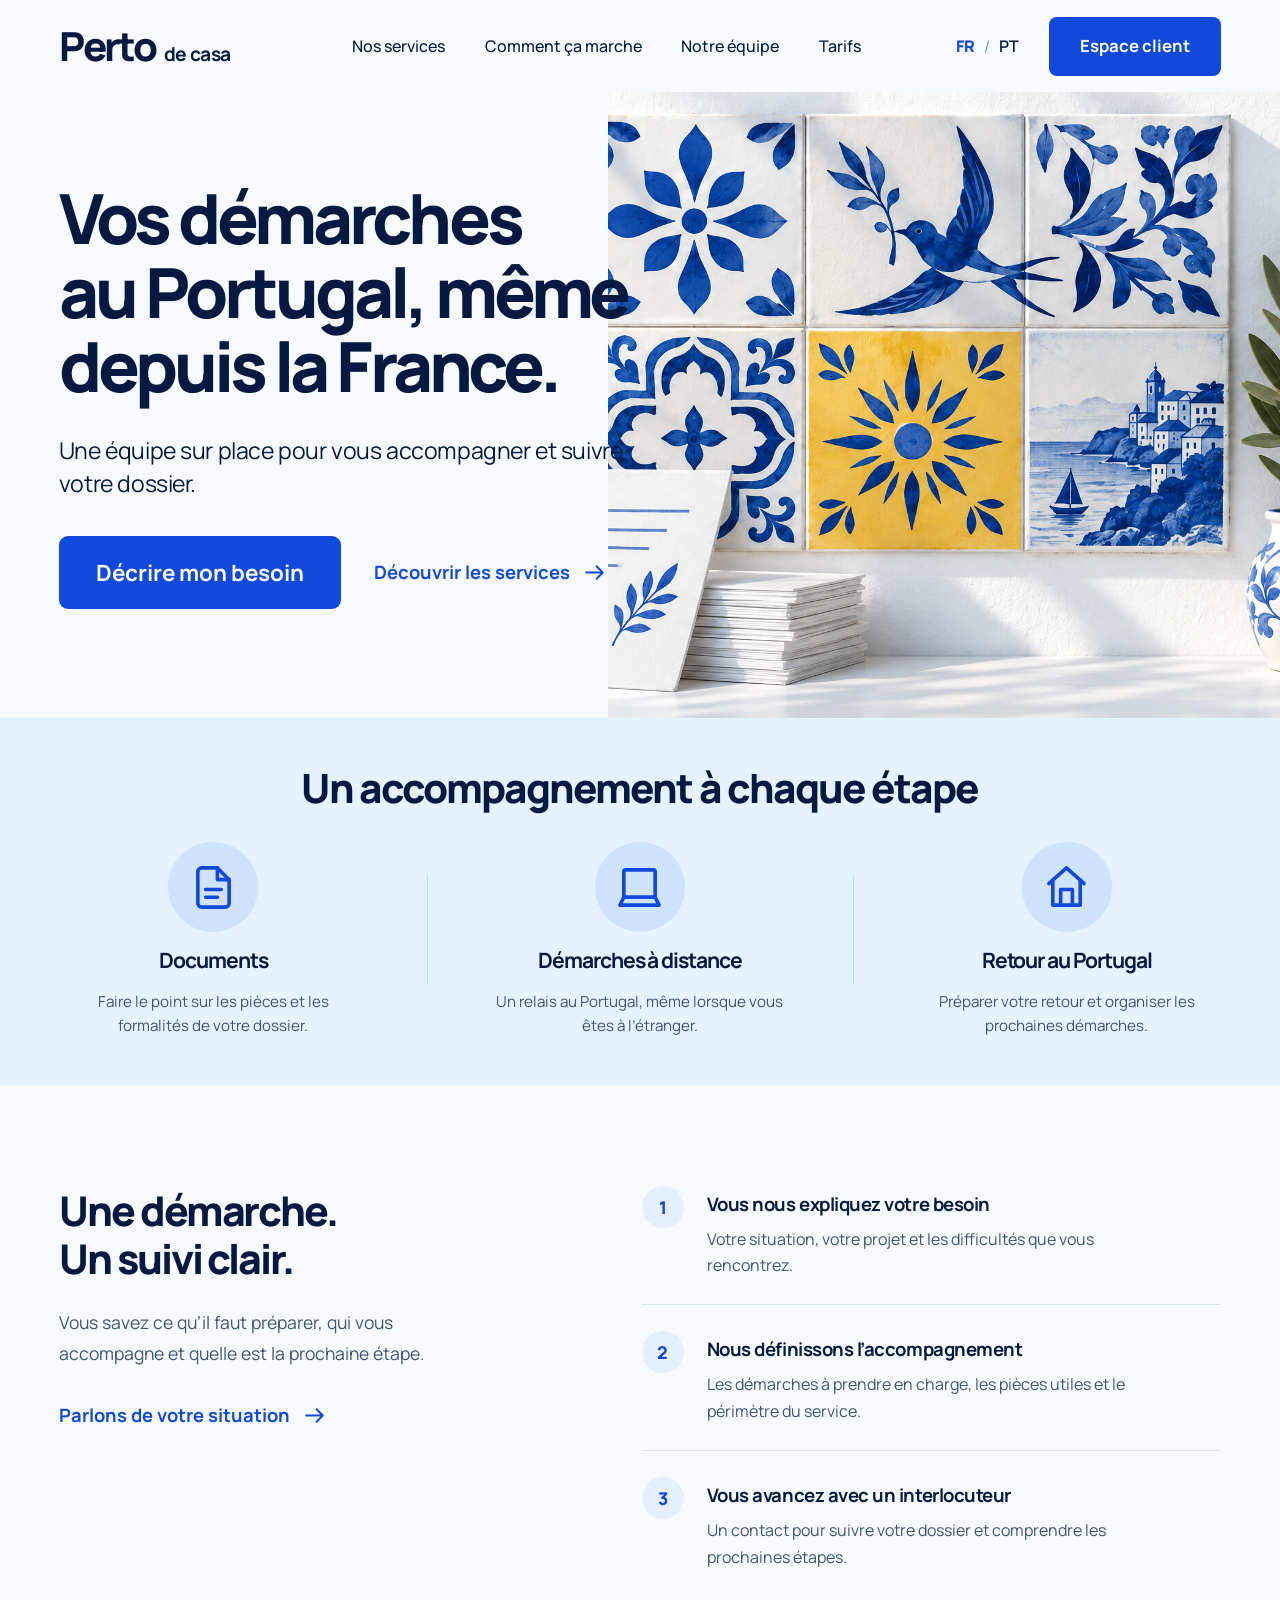
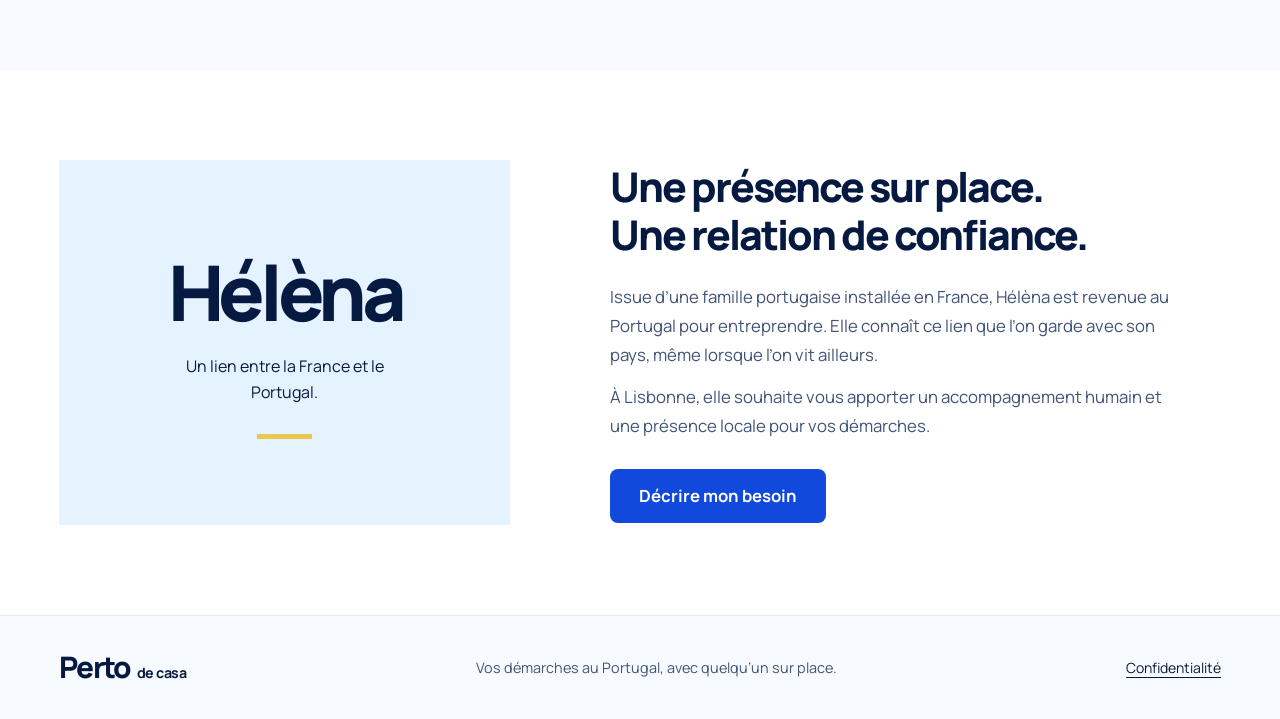
==== index.html @ a604cd0a "Build Perto de Casa website and indicative pricing page" ====
<!doctype html>
<html lang="fr">
<head>
  <meta charset="utf-8">
  <meta name="viewport" content="width=device-width, initial-scale=1">
  <meta name="theme-color" content="#f7fbff">
  <meta name="description" content="Vos démarches au Portugal, même depuis la France. Découvrez un accompagnement humain, avec une présence sur place et un suivi clair.">
  <title>Perto de Casa — Vos démarches au Portugal</title>
  <link rel="canonical" href="https://ayoubkhm.github.io/perto-de-casa/">
  <link rel="icon" href="assets/favicon.svg" type="image/svg+xml">
  <link rel="preload" href="assets/manrope-800.ttf" as="font" type="font/ttf" crossorigin>
  <link rel="preload" href="assets/azulejos.png" as="image">
  <link rel="stylesheet" href="styles.css">
  <script src="app.js" defer></script>
</head>
<body>
  <a class="skip-link" href="#main" data-i18n="skip">Aller au contenu</a>
  <svg class="icon-library" aria-hidden="true" xmlns="http://www.w3.org/2000/svg">
    <symbol id="icon-document" viewBox="0 0 24 24"><path d="M14 2H6a2 2 0 0 0-2 2v16a2 2 0 0 0 2 2h12a2 2 0 0 0 2-2V8Z"/><path d="M14 2v6h6M8 13h8M8 17h6"/></symbol>
    <symbol id="icon-laptop" viewBox="0 0 24 24"><rect x="4" y="3" width="16" height="14" rx="1"/><path d="m2 21 2-4h16l2 4H2Z"/></symbol>
    <symbol id="icon-house" viewBox="0 0 24 24"><path d="m3 10 9-8 9 8M5 8v13h14V8M9 21v-8h6v8"/></symbol>
    <symbol id="icon-arrow" viewBox="0 0 24 24"><path d="M4 12h16m-6-6 6 6-6 6"/></symbol>
    <symbol id="icon-close" viewBox="0 0 24 24"><path d="m6 6 12 12M6 18 18 6"/></symbol>
    <symbol id="icon-check" viewBox="0 0 24 24"><path d="m5 12 4 4 10-10"/></symbol>
    <symbol id="icon-menu" viewBox="0 0 24 24"><path d="M4 6h16M4 12h16M4 18h16"/></symbol>
    <symbol id="icon-download" viewBox="0 0 24 24"><path d="M12 3v12m-5-5 5 5 5-5M5 16v5h14v-5"/></symbol>
  </svg>

  <header class="site-header">
    <div class="header-inner">
      <a class="wordmark" href="#" aria-label="Perto de Casa, accueil">Perto <span class="wordmark-qualifier">de casa</span></a>
      <nav class="desktop-nav" aria-label="Navigation principale">
        <a href="#services" data-i18n="navServices">Nos services</a>
        <a href="#fonctionnement" data-i18n="navHow">Comment ça marche</a>
        <a href="#equipe" data-i18n="navTeam">Notre équipe</a>
        <a href="tarifs.html" data-preserve-language data-i18n="navPricing">Tarifs</a>
      </nav>
      <div class="header-actions">
        <div class="language-switch" aria-label="Langue du site">
          <button type="button" data-language="fr" aria-pressed="true" aria-label="Français">FR</button>
          <span aria-hidden="true">/</span>
          <button type="button" data-language="pt" aria-pressed="false" aria-label="Português">PT</button>
        </div>
        <button class="button button-primary client-button" type="button" data-open="client" data-i18n="client">Espace client</button>
        <button class="menu-button" type="button" aria-label="Ouvrir le menu" aria-expanded="false" aria-controls="mobile-navigation"><svg class="icon"><use href="#icon-menu"/></svg></button>
      </div>
    </div>
    <nav id="mobile-navigation" class="mobile-nav" aria-label="Navigation mobile" hidden>
      <a href="#services" data-i18n="navServices">Nos services</a>
      <a href="#fonctionnement" data-i18n="navHow">Comment ça marche</a>
      <a href="#equipe" data-i18n="navTeam">Notre équipe</a>
        <a href="tarifs.html" data-preserve-language data-i18n="navPricing">Tarifs</a>
      <button type="button" data-open="client" data-i18n="client">Espace client</button>
    </nav>
  </header>

  <main id="main">
    <section class="hero" aria-labelledby="hero-title">
      <div class="hero-art">
        <img src="assets/azulejos.png" width="1536" height="1024" alt="Azulejos portugais bleus et blancs, un carreau jaune, des documents et un vase en céramique." fetchpriority="high">
      </div>
      <div class="hero-inner">
        <div class="hero-copy">
          <h1 id="hero-title" data-i18n-html="heroTitle"><span>Vos démarches</span><span>au Portugal, même</span><span>depuis la France.</span></h1>
          <p class="hero-description" data-i18n="heroDescription">Une équipe sur place pour vous accompagner et suivre votre dossier.</p>
          <div class="hero-actions">
            <button class="button button-primary hero-cta" type="button" data-open="request" data-i18n="describe">Décrire mon besoin</button>
            <a class="text-link" href="#services"><span data-i18n="discover">Découvrir les services</span><svg class="icon"><use href="#icon-arrow"/></svg></a>
          </div>
        </div>
      </div>
    </section>

    <section id="services" class="services" aria-labelledby="services-title">
      <div class="page-width">
        <h2 id="services-title" data-i18n="servicesTitle">Un accompagnement à chaque étape</h2>
        <div class="services-grid">
          <button class="service" type="button" data-service="documents">
            <span class="service-icon"><svg class="icon"><use href="#icon-document"/></svg></span>
            <span class="service-name" data-i18n="documents">Documents</span>
            <span class="service-description" data-i18n="documentsDescription">Faire le point sur les pièces et les formalités de votre dossier.</span>
          </button>
          <button class="service" type="button" data-service="remote">
            <span class="service-icon"><svg class="icon"><use href="#icon-laptop"/></svg></span>
            <span class="service-name" data-i18n="remote">Démarches à distance</span>
            <span class="service-description" data-i18n="remoteDescription">Un relais au Portugal, même lorsque vous êtes à l’étranger.</span>
          </button>
          <button class="service" type="button" data-service="return">
            <span class="service-icon"><svg class="icon"><use href="#icon-house"/></svg></span>
            <span class="service-name" data-i18n="return">Retour au Portugal</span>
            <span class="service-description" data-i18n="returnDescription">Préparer votre retour et organiser les prochaines démarches.</span>
          </button>
        </div>
      </div>
    </section>

    <section id="fonctionnement" class="how section-space" aria-labelledby="how-title">
      <div class="page-width how-layout">
        <div class="section-intro">
          <h2 id="how-title" data-i18n="howTitle">Une démarche.<br>Un suivi clair.</h2>
          <p data-i18n="howDescription">Vous savez ce qu’il faut préparer, qui vous accompagne et quelle est la prochaine étape.</p>
          <button class="text-link" type="button" data-open="request"><span data-i18n="talk">Parlons de votre situation</span><svg class="icon"><use href="#icon-arrow"/></svg></button>
        </div>
        <ol class="steps">
          <li><span class="step-number" aria-hidden="true">1</span><div><h3 data-i18n="stepOneTitle">Vous nous expliquez votre besoin</h3><p data-i18n="stepOneDescription">Votre situation, votre projet et les difficultés que vous rencontrez.</p></div></li>
          <li><span class="step-number" aria-hidden="true">2</span><div><h3 data-i18n="stepTwoTitle">Nous définissons l’accompagnement</h3><p data-i18n="stepTwoDescription">Les démarches à prendre en charge, les pièces utiles et le périmètre du service.</p></div></li>
          <li><span class="step-number" aria-hidden="true">3</span><div><h3 data-i18n="stepThreeTitle">Vous avancez avec un interlocuteur</h3><p data-i18n="stepThreeDescription">Un contact pour suivre votre dossier et comprendre les prochaines étapes.</p></div></li>
        </ol>
      </div>
    </section>

    <section id="equipe" class="team" aria-labelledby="team-title">
      <div class="page-width team-layout">
        <div class="team-identity"><span class="team-name">Hélèna</span><span class="team-location" data-i18n="teamLocation">Un lien entre la France et le Portugal.</span><span class="identity-line" aria-hidden="true"></span></div>
        <div class="team-copy">
          <h2 id="team-title" data-i18n="teamTitle">Une présence sur place.<br>Une relation de confiance.</h2>
          <p data-i18n="teamDescription">Issue d’une famille portugaise installée en France, Hélèna est revenue au Portugal pour entreprendre. Elle connaît ce lien que l’on garde avec son pays, même lorsque l’on vit ailleurs.</p>
          <p data-i18n="teamDescriptionTwo">À Lisbonne, elle souhaite vous apporter un accompagnement humain et une présence locale pour vos démarches.</p>
          <button class="button button-primary" type="button" data-open="request" data-i18n="describe">Décrire mon besoin</button>
        </div>
      </div>
    </section>
  </main>

  <footer class="site-footer">
    <div class="page-width footer-inner"><a class="wordmark" href="#">Perto <span class="wordmark-qualifier">de casa</span></a><p data-i18n="footer">Vos démarches au Portugal, avec quelqu’un sur place.</p><button class="footer-link" type="button" data-open="privacy" data-i18n="privacy">Confidentialité</button></div>
  </footer>

  <dialog id="request-dialog" class="modal request-modal" aria-labelledby="request-title">
    <button class="modal-close" type="button" data-close aria-label="Fermer"><svg class="icon"><use href="#icon-close"/></svg></button>
    <div id="request-entry">
      <span class="modal-mark">Perto de Casa</span>
      <h2 id="request-title" data-i18n="requestTitle" tabindex="-1">Parlons de votre besoin.</h2>
      <p class="modal-intro" data-i18n="requestIntro">Préparez votre demande pour rassembler les informations utiles à votre premier échange.</p>
      <form id="request-form">
        <div class="form-row"><label><span data-i18n="name">Votre nom</span><input name="name" type="text" autocomplete="name" maxlength="100" required></label><label><span data-i18n="email">Votre e-mail</span><input name="email" type="email" autocomplete="email" maxlength="150" required></label></div>
        <div class="form-row"><label><span data-i18n="country">Vous vivez en</span><select name="country"><option value="France">France</option><option value="Suisse" data-i18n="switzerland">Suisse</option><option value="Allemagne" data-i18n="germany">Allemagne</option><option value="Royaume-Uni" data-i18n="uk">Royaume-Uni</option><option value="Portugal">Portugal</option><option value="Autre" data-i18n="other">Autre pays</option></select></label><label><span data-i18n="subject">Votre besoin concerne</span><select name="service"><option value="documents" data-i18n="documents">Documents</option><option value="remote" data-i18n="remote">Démarches à distance</option><option value="return" data-i18n="return">Retour au Portugal</option><option value="other" data-i18n="unsure">Je souhaite en discuter</option></select></label></div>
        <label><span data-i18n="message">Expliquez-nous votre situation</span><textarea name="message" rows="4" maxlength="3000" required data-i18n-placeholder="messagePlaceholder" placeholder="Quelle démarche souhaitez-vous préparer ?"></textarea></label>
        <p class="form-note" data-i18n="formNote">Ne joignez pas de document d’identité ni d’information sensible à ce premier descriptif.</p>
        <button class="button button-primary form-submit" type="submit" data-i18n="prepare">Préparer ma demande</button>
      </form>
    </div>
    <div id="request-result" hidden>
      <span class="result-icon"><svg class="icon"><use href="#icon-check"/></svg></span>
      <h2 data-i18n="resultTitle" tabindex="-1">Votre demande est prête.</h2>
      <p class="modal-intro" data-i18n="resultIntro">Téléchargez ce récapitulatif pour votre premier échange. Aucune information n’a été envoyée.</p>
      <div class="request-summary"><dl><dt data-i18n="name">Votre nom</dt><dd id="summary-name"></dd><dt data-i18n="subject">Votre besoin concerne</dt><dd id="summary-service"></dd><dt data-i18n="message">Expliquez-nous votre situation</dt><dd id="summary-message"></dd></dl></div>
      <button id="download-request" class="button button-primary form-submit" type="button"><svg class="icon"><use href="#icon-download"/></svg><span data-i18n="download">Télécharger ma demande</span></button>
      <button id="edit-request" class="text-link result-back" type="button" data-i18n="edit">Modifier ma demande</button>
    </div>
  </dialog>

  <dialog id="client-dialog" class="modal client-modal" aria-labelledby="client-title">
    <button class="modal-close" type="button" data-close aria-label="Fermer"><svg class="icon"><use href="#icon-close"/></svg></button>
    <span class="modal-mark">Perto de Casa</span>
    <h2 id="client-title" data-i18n="clientTitle" tabindex="-1">Votre dossier, au même endroit.</h2>
    <p class="modal-intro" data-i18n="clientIntro">Un aperçu du suivi de votre accompagnement.</p>
    <div class="client-preview">
      <div class="preview-header"><span class="preview-icon"><svg class="icon"><use href="#icon-document"/></svg></span><div><span class="example-label" data-i18n="example">Exemple de dossier</span><h3 data-i18n="clientFile">Documents administratifs</h3></div></div>
      <ol class="file-progress"><li class="completed"><span class="progress-dot"><svg class="icon"><use href="#icon-check"/></svg></span><div><strong data-i18n="fileReceived">Demande reçue</strong><span data-i18n="fileReceivedText">Votre besoin est identifié.</span></div></li><li class="current"><span class="progress-dot"></span><div><strong data-i18n="fileProgress">Préparation du dossier</strong><span data-i18n="fileProgressText">Les pièces utiles sont rassemblées.</span></div></li><li><span class="progress-dot"></span><div><strong data-i18n="fileNext">Prochaine étape</strong><span data-i18n="fileNextText">Un point avec votre interlocuteur.</span></div></li></ol>
    </div>
    <p class="client-note" data-i18n="clientNote">L’accès personnel aux dossiers sera disponible au lancement du service.</p>
    <button class="button button-primary form-submit" type="button" data-open="request" data-i18n="describe">Décrire mon besoin</button>
  </dialog>

  <dialog id="privacy-dialog" class="modal privacy-modal" aria-labelledby="privacy-title">
    <button class="modal-close" type="button" data-close aria-label="Fermer"><svg class="icon"><use href="#icon-close"/></svg></button>
    <h2 id="privacy-title" data-i18n="privacy" tabindex="-1">Confidentialité</h2>
    <p data-i18n="privacyText">Le formulaire prépare un récapitulatif sur votre appareil. Il ne transmet pas vos informations et ne les conserve pas après la fermeture de la page. Ce site n’utilise pas de cookies publicitaires ni d’outil de suivi.</p>
  </dialog>
</body>
</html>
---- styles.css ----
@font-face{font-family:Manrope;src:url('assets/manrope-400.ttf') format('truetype');font-weight:400;font-display:swap}
@font-face{font-family:Manrope;src:url('assets/manrope-500.ttf') format('truetype');font-weight:500;font-display:swap}
@font-face{font-family:Manrope;src:url('assets/manrope-600.ttf') format('truetype');font-weight:600;font-display:swap}
@font-face{font-family:Manrope;src:url('assets/manrope-700.ttf') format('truetype');font-weight:700;font-display:swap}
@font-face{font-family:Manrope;src:url('assets/manrope-800.ttf') format('truetype');font-weight:800;font-display:swap}
:root{--navy:#061941;--blue:#1049db;--blue-hover:#0639b5;--porcelain:#f7fbff;--light-blue:#e5f2ff;--circle-blue:#cfe3ff;--line:#c2dcfa;--muted:#405478;--yellow:#ecc74e;--gutter:clamp(1.25rem,4.6vw,5rem);font-family:Manrope,Arial,sans-serif;color:var(--navy);background:var(--porcelain);font-synthesis:none}
*{box-sizing:border-box}
html{scroll-behavior:smooth;scroll-padding-top:1.25rem}
body{margin:0;min-width:320px}
button,input,textarea,select{font:inherit}
button,a,input,textarea,select{-webkit-tap-highlight-color:transparent}
button,a{touch-action:manipulation}
button{cursor:pointer}
button:disabled{cursor:default}
a{color:inherit;text-decoration:none}
button{color:inherit}
button:focus-visible,a:focus-visible,input:focus-visible,textarea:focus-visible,select:focus-visible{outline:3px solid var(--blue);outline-offset:5px}
button:focus:not(:focus-visible){outline:none}
h1,h2,h3,p{margin:0}
button{border:0;background:none}
[hidden]{display:none!important}
.icon-library{position:absolute;width:0;height:0;overflow:hidden}
.icon{width:24px;height:24px;fill:none;stroke:currentColor;stroke-width:1.8;stroke-linecap:round;stroke-linejoin:round;flex-shrink:0}
.skip-link{position:fixed;top:12px;left:12px;z-index:100;background:white;padding:12px 18px;border:2px solid var(--blue);transform:translateY(-180%)}
.skip-link:focus{transform:translateY(0)}
.page-width,.header-inner,.hero-inner{max-width:1640px;padding-left:var(--gutter);padding-right:var(--gutter);margin:0 auto}
.site-header{position:relative;z-index:5;background:var(--porcelain)}
.header-inner{min-height:92px;display:grid;grid-template-columns:minmax(160px,calc(27.5vw - var(--gutter) - 32px)) 1fr auto;align-items:center;gap:32px;padding-top:14px;padding-bottom:14px}
.wordmark{font-size:2.5rem;letter-spacing:-.055em;font-weight:800;line-height:1.1;flex-shrink:0}
.wordmark-qualifier{display:inline-block;font-size:.48em;letter-spacing:-.035em;font-weight:700;margin-left:.12em;white-space:nowrap}
.desktop-nav{display:flex;flex-wrap:wrap;align-items:center;gap:clamp(1.5rem,3.1vw,3.25rem);white-space:nowrap}
.desktop-nav a{font-size:1rem;font-weight:500;padding:12px 0}
.desktop-nav a:hover{color:var(--blue)}
.desktop-nav a[aria-current=page]{color:var(--blue);text-decoration:underline;text-underline-offset:7px;text-decoration-thickness:2px}
.header-actions{display:flex;align-items:center;gap:30px}
.language-switch{display:flex;align-items:center;gap:9px;white-space:nowrap;font-size:1rem}
.language-switch button{padding:6px 0;font-weight:600}
.language-switch span{color:#7691ad}
.language-switch button[aria-pressed=true]{color:var(--blue);font-weight:800}
.language-switch button:hover{color:var(--blue)}
.button{min-height:52px;padding:15px 29px;display:inline-flex;align-items:center;justify-content:center;gap:10px;font-size:1.05rem;font-weight:700;border-radius:8px;line-height:1.4;transition:background-color .18s ease,box-shadow .18s ease;text-align:center}
.button-primary{background:var(--blue);color:#fff}
.button-primary:hover{background:var(--blue-hover);box-shadow:0 4px 14px #1049db18}
.client-button{min-height:59px;padding:16px 31px}
.menu-button{display:none;align-items:center;justify-content:center;width:42px;height:42px}
.hero{position:relative;min-height:626px;isolation:isolate;overflow:hidden}
.hero-inner{position:relative;z-index:2;min-height:626px;display:flex;align-items:center;pointer-events:none}
.hero-copy{width:53%;padding:40px 0 60px;pointer-events:auto}
.hero h1{font-size:clamp(3.4rem,5.4vw,5.3rem);line-height:1.075;font-weight:800;letter-spacing:-.057em;margin-bottom:30px}
.hero h1 span{display:block}
.hero-description{font-size:clamp(1.15rem,1.8vw,1.8rem);font-weight:400;line-height:1.45;letter-spacing:-.018em;max-width:635px}
.hero-actions{display:flex;align-items:center;gap:33px;margin-top:36px;flex-wrap:wrap}
.hero-cta{min-height:73px;padding:20px 37px;font-size:1.4rem;border-radius:9px}
.text-link{display:inline-flex;gap:12px;align-items:center;color:var(--blue);font-weight:700;font-size:1.15rem;line-height:1.6;padding:8px 0;background:none;border:0}
.text-link .icon{width:25px;height:25px;transition:transform .18s ease}
.text-link:hover .icon{transform:translateX(4px)}
.text-link:hover span{text-decoration:underline;text-underline-offset:5px}
.hero-art{position:absolute;right:0;top:0;width:52.5%;height:100%;z-index:0}
.hero-art img{width:100%;height:100%;object-fit:cover;object-position:54% center;display:block}
.services{background:var(--light-blue);padding:45px 0 47px;scroll-margin-top:0}
.services>.page-width{max-width:1640px;padding-left:0;padding-right:0}
.services h2{text-align:center;font-size:clamp(2rem,3.15vw,3.1rem);line-height:1.25;letter-spacing:-.048em;font-weight:800}
.services-grid{display:grid;grid-template-columns:repeat(3,minmax(0,1fr));margin-top:29px}
.service{position:relative;display:flex;flex-direction:column;align-items:center;padding:0 32px;text-align:center;min-width:0}
.service+.service:before{content:'';position:absolute;left:0;top:33px;width:1px;height:110px;background:var(--line)}
.service-icon{height:90px;width:90px;border-radius:50%;background:var(--circle-blue);color:var(--blue);display:flex;align-items:center;justify-content:center;transition:background .18s ease,transform .18s ease}
.service-icon .icon{width:47px;height:47px;stroke-width:1.85}
.service-name{font-size:clamp(1.15rem,1.65vw,1.65rem);font-weight:700;letter-spacing:-.05em;line-height:1.4;margin-top:13px;overflow-wrap:anywhere}
.service-description{max-width:290px;font-size:.95rem;line-height:1.6;margin-top:15px;color:var(--muted)}
.service:hover .service-icon{background:#bad8ff;transform:translateY(-3px)}
.service:hover .service-name{color:var(--blue)}
.section-space{padding:100px 0}
.how-layout{display:grid;grid-template-columns:1fr 1.2fr;gap:100px}
.section-intro h2,.team h2{font-size:clamp(2.35rem,3.2vw,3.25rem);font-weight:800;line-height:1.18;letter-spacing:-.05em}
.section-intro p{font-size:1.1rem;line-height:1.75;max-width:380px;margin-top:25px;color:var(--muted)}
.section-intro .text-link{margin-top:24px}
.steps{list-style:none;margin:0;padding:0}
.steps li{display:flex;gap:23px;padding:26px 0;border-bottom:1px solid #d7e5f3}
.steps li>div,.preview-header>div{min-width:0}
.steps h3,.preview-header h3{overflow-wrap:anywhere}
.steps li:first-child{padding-top:0}
.steps li:last-child{border:0;padding-bottom:0}
.step-number{display:flex;align-items:center;justify-content:center;width:42px;height:42px;background:#e4efff;border-radius:50%;color:var(--blue);font-size:1.1rem;font-weight:800;flex-shrink:0}
.steps h3{font-size:1.16rem;letter-spacing:-.025em;font-weight:700;margin:5px 0 9px}
.steps p{font-size:1rem;color:var(--muted);line-height:1.65;max-width:470px}
.team{background:#fff;padding:90px 0}
.team-layout{display:grid;grid-template-columns:.85fr 1.15fr;gap:100px;align-items:center}
.team-identity{background:var(--light-blue);min-height:365px;display:flex;flex-direction:column;align-items:center;justify-content:center;padding:45px 35px;text-align:center;position:relative;overflow:hidden}
.team-name{font-size:clamp(4rem,6vw,6rem);font-weight:800;letter-spacing:-.07em;line-height:1.2}
.team-location{font-size:1rem;margin-top:16px;line-height:1.6;max-width:250px}
.identity-line{display:block;width:55px;height:5px;background:var(--yellow);margin-top:28px}
.team-copy p{font-size:1.05rem;color:var(--muted);line-height:1.75;margin-top:23px;max-width:560px}
.team-copy p+p{margin-top:12px}
.team-copy .button{margin-top:29px}
.site-footer{padding:34px 0;background:var(--porcelain);border-top:1px solid #e2ecf5}
.footer-inner{display:flex;align-items:center;justify-content:space-between;gap:24px}
.site-footer .wordmark{font-size:1.85rem}
.site-footer p{font-size:.9rem;color:var(--muted)}
.footer-link{font-size:.875rem;text-decoration:underline;text-underline-offset:4px;padding:8px 0}
.footer-link:hover{color:var(--blue)}
.modal{border:0;border-radius:16px;max-width:650px;width:calc(100% - 32px);padding:47px 45px;color:var(--navy);background:var(--porcelain);box-shadow:0 25px 120px #04173735;max-height:calc(100dvh - 40px);overflow:auto}
.modal::backdrop{background:#06194166;backdrop-filter:blur(4px)}
body.modal-open{overflow:hidden}
.modal-close{position:absolute;right:18px;top:18px;width:38px;height:38px;display:flex;justify-content:center;align-items:center;border-radius:50%;background:#e6effa}
.modal-close:hover{background:#d3e3f6}
.modal-mark{display:block;color:var(--blue);font-weight:800;font-size:1.3rem;letter-spacing:-.04em;margin-bottom:22px}
.modal h2{font-size:2rem;line-height:1.2;letter-spacing:-.045em;max-width:460px;margin-bottom:16px}
.modal h2:focus{outline:none}
.modal-intro,.privacy-modal p{font-size:1rem;color:var(--muted);line-height:1.65;margin-bottom:26px}
.form-row{display:grid;grid-template-columns:1fr 1fr;gap:18px}
form label{display:flex;flex-direction:column;gap:9px;font-size:.9rem;font-weight:600;margin-bottom:19px}
input,select,textarea{border:1px solid #b5cbe2;border-radius:7px;background:#fff;width:100%;padding:12px 13px;color:var(--navy);min-height:48px;font-size:1rem}
textarea{resize:vertical;line-height:1.6}
input::placeholder,textarea::placeholder{color:#7185a0;font-weight:400}
.form-note{font-size:.8rem;line-height:1.55;color:var(--muted);margin-bottom:22px}
.form-submit{width:100%}
.result-icon{display:flex;align-items:center;justify-content:center;height:64px;width:64px;background:var(--circle-blue);color:var(--blue);border-radius:50%;margin:0 0 24px}
.result-icon .icon{width:30px;height:30px}
.request-summary{background:#eaf3ff;padding:22px;border-radius:8px;margin-bottom:25px}
.request-summary dl{margin:0}
.request-summary dt{color:var(--muted);font-size:.8rem;margin:17px 0 5px}
.request-summary dt:first-child{margin-top:0}
.request-summary dd{margin:0;font-size:.98rem;line-height:1.6;white-space:pre-wrap;overflow-wrap:anywhere}
.result-back{display:flex;justify-content:center;width:100%;margin-top:12px;font-size:.95rem}
.client-preview{border:1px solid #cbdcf1;background:#fff;border-radius:10px;padding:26px;margin-bottom:20px}
.preview-header{display:flex;align-items:center;gap:14px;margin-bottom:30px}
.preview-icon{height:45px;width:45px;border-radius:8px;background:var(--light-blue);color:var(--blue);display:flex;align-items:center;justify-content:center}
.example-label{color:var(--muted);font-size:.8rem;display:block;margin-bottom:4px}
.preview-header h3{font-size:1.03rem}
.file-progress{list-style:none;padding:0;margin:0 0 0 10px}
.file-progress li{position:relative;display:flex;gap:16px;padding-bottom:27px}
.file-progress li:last-child{padding-bottom:0}
.file-progress li:not(:last-child):before{content:'';position:absolute;left:12px;top:25px;width:2px;height:calc(100% - 25px);background:#d7e4f4}
.progress-dot{position:relative;display:flex;justify-content:center;align-items:center;width:26px;height:26px;background:white;border:2px solid #c5d3e5;border-radius:50%;flex-shrink:0}
.completed .progress-dot{background:var(--blue);border-color:var(--blue);color:white}
.completed .progress-dot .icon{width:15px;height:15px;stroke-width:2.5}
.current .progress-dot{background:var(--yellow);border-color:var(--yellow)}
.file-progress strong{display:block;font-size:.96rem;font-weight:600;padding-top:2px}
.file-progress div>span{display:block;font-size:.86rem;color:var(--muted);line-height:1.5;margin-top:6px}
.client-note{font-size:.86rem;line-height:1.6;color:var(--muted);margin-bottom:22px}
.privacy-modal{max-width:560px}
.privacy-modal p{margin-bottom:0}
@media(min-width:1641px){.hero-art{width:calc(50% + 25px)}.hero h1{font-size:5.3rem}.hero-inner,.hero{min-height:690px}}
@media(max-width:1200px){.desktop-nav{margin-left:0;gap:24px}.header-actions{gap:20px}.hero-copy{width:54%}.hero h1{font-size:5.35vw}.hero-actions{gap:22px}.hero-cta{font-size:1.1rem;min-height:62px;padding:17px 27px}.hero-actions .text-link{font-size:1rem}.hero-inner,.hero{min-height:560px}.hero-art{width:51%}.how-layout,.team-layout{gap:65px}.hero-description{max-width:480px}}
@media(max-width:980px){.header-inner{min-height:82px}.wordmark{font-size:2.1rem}.desktop-nav{gap:18px}.desktop-nav a{font-size:.875rem}.header-actions{gap:15px}.client-button{padding:13px 18px;min-height:48px;font-size:.9rem}.language-switch{font-size:.9rem;gap:6px}.hero-inner,.hero{min-height:515px}.hero-copy{padding-bottom:40px}.hero h1{margin-bottom:25px}.hero-actions{gap:12px;margin-top:30px}.hero-cta{padding:17px 22px}.hero-actions .text-link{font-size:.9rem;gap:8px}.hero-actions .text-link .icon{width:21px}.service{padding:0 19px}.section-space{padding:75px 0}.how-layout,.team-layout{gap:40px}.team{padding:75px 0}.team-identity{min-height:330px}}
@media(max-width:760px){:root{--gutter:24px}.header-inner{min-height:78px;display:flex;flex-wrap:wrap;justify-content:space-between;gap:15px}.wordmark{font-size:2rem}.desktop-nav,.header-actions>.client-button{display:none}.header-actions{gap:22px}.menu-button{display:flex}.mobile-nav{border-top:1px solid var(--line);padding:12px var(--gutter) 22px;background:var(--porcelain)}.mobile-nav a,.mobile-nav button{display:block;width:100%;text-align:left;padding:13px 0;font-size:1rem}.hero{min-height:0;display:flex;flex-direction:column}.hero-inner{min-height:0;order:0;width:100%;display:block}.hero-copy{width:100%;padding:37px 0 32px}.hero h1{font-size:clamp(2rem,7.3vw,3.5rem);line-height:1.1;letter-spacing:-.055em;margin-bottom:22px}.hero-description{font-size:1.1rem;max-width:540px;line-height:1.6}.hero-actions{margin-top:27px;gap:16px 24px}.hero-cta{min-height:56px;font-size:1rem;padding:16px 23px}.hero-actions .text-link{font-size:.95rem}.hero-art{position:relative;order:1;width:100%;height:auto;aspect-ratio:1.55}.hero-art img{object-position:center center}.services{padding:36px 0 38px}.services h2{font-size:1.9rem;line-height:1.25;max-width:480px;margin:0 auto}.services-grid{margin-top:30px;gap:0}.service{padding:0 13px}.service-icon{width:66px;height:66px}.service-icon .icon{width:35px;height:35px}.service-name{font-size:1rem;margin-top:12px;letter-spacing:-.035em}.service-description{display:none}.service+.service:before{top:20px;height:85px}.how-layout,.team-layout{grid-template-columns:1fr;gap:40px}.section-space{padding:65px 0}.section-intro h2,.team h2{font-size:2.2rem}.section-intro p{max-width:480px;font-size:1rem;margin-top:20px}.section-intro .text-link{font-size:1rem;margin-top:18px}.steps li{padding:23px 0;gap:18px}.steps h3{font-size:1.07rem}.steps p{font-size:.95rem}.team{padding:60px 0}.team-identity{min-height:235px}.team-name{font-size:min(4.5rem,18vw)}.team-location{max-width:none}.team-copy p{font-size:1rem}.footer-inner{flex-wrap:wrap;gap:18px}.site-footer p{order:2;width:100%}.site-footer .wordmark{font-size:1.75rem}.modal{padding:42px 25px 28px;border-radius:12px}.modal h2{font-size:1.7rem}.modal-intro{font-size:.95rem}.client-preview{padding:21px}}
@media(max-width:420px){:root{--gutter:20px}.header-inner{min-height:72px}.wordmark{font-size:1.8rem}.header-actions{gap:18px}.hero-copy{padding-top:30px}.hero h1{font-size:7.25vw}.hero-description{font-size:1rem}.hero-actions{flex-direction:column;align-items:flex-start;gap:12px}.hero-cta{min-height:54px;font-size:1rem}.services h2{font-size:1.65rem}.service{padding:0 7px}.service-icon{width:60px;height:60px}.service-icon .icon{width:32px;height:32px}.service-name{font-size:.92rem}.services-grid{margin-top:26px}.section-intro h2,.team h2{font-size:2rem}.form-row{grid-template-columns:1fr;gap:0}.form-note{font-size:.8rem}.modal{padding-left:22px;padding-right:22px}.preview-header h3{font-size:.9rem}}
@media(prefers-reduced-motion:reduce){html{scroll-behavior:auto}*,*:before,*:after{transition:none!important}}
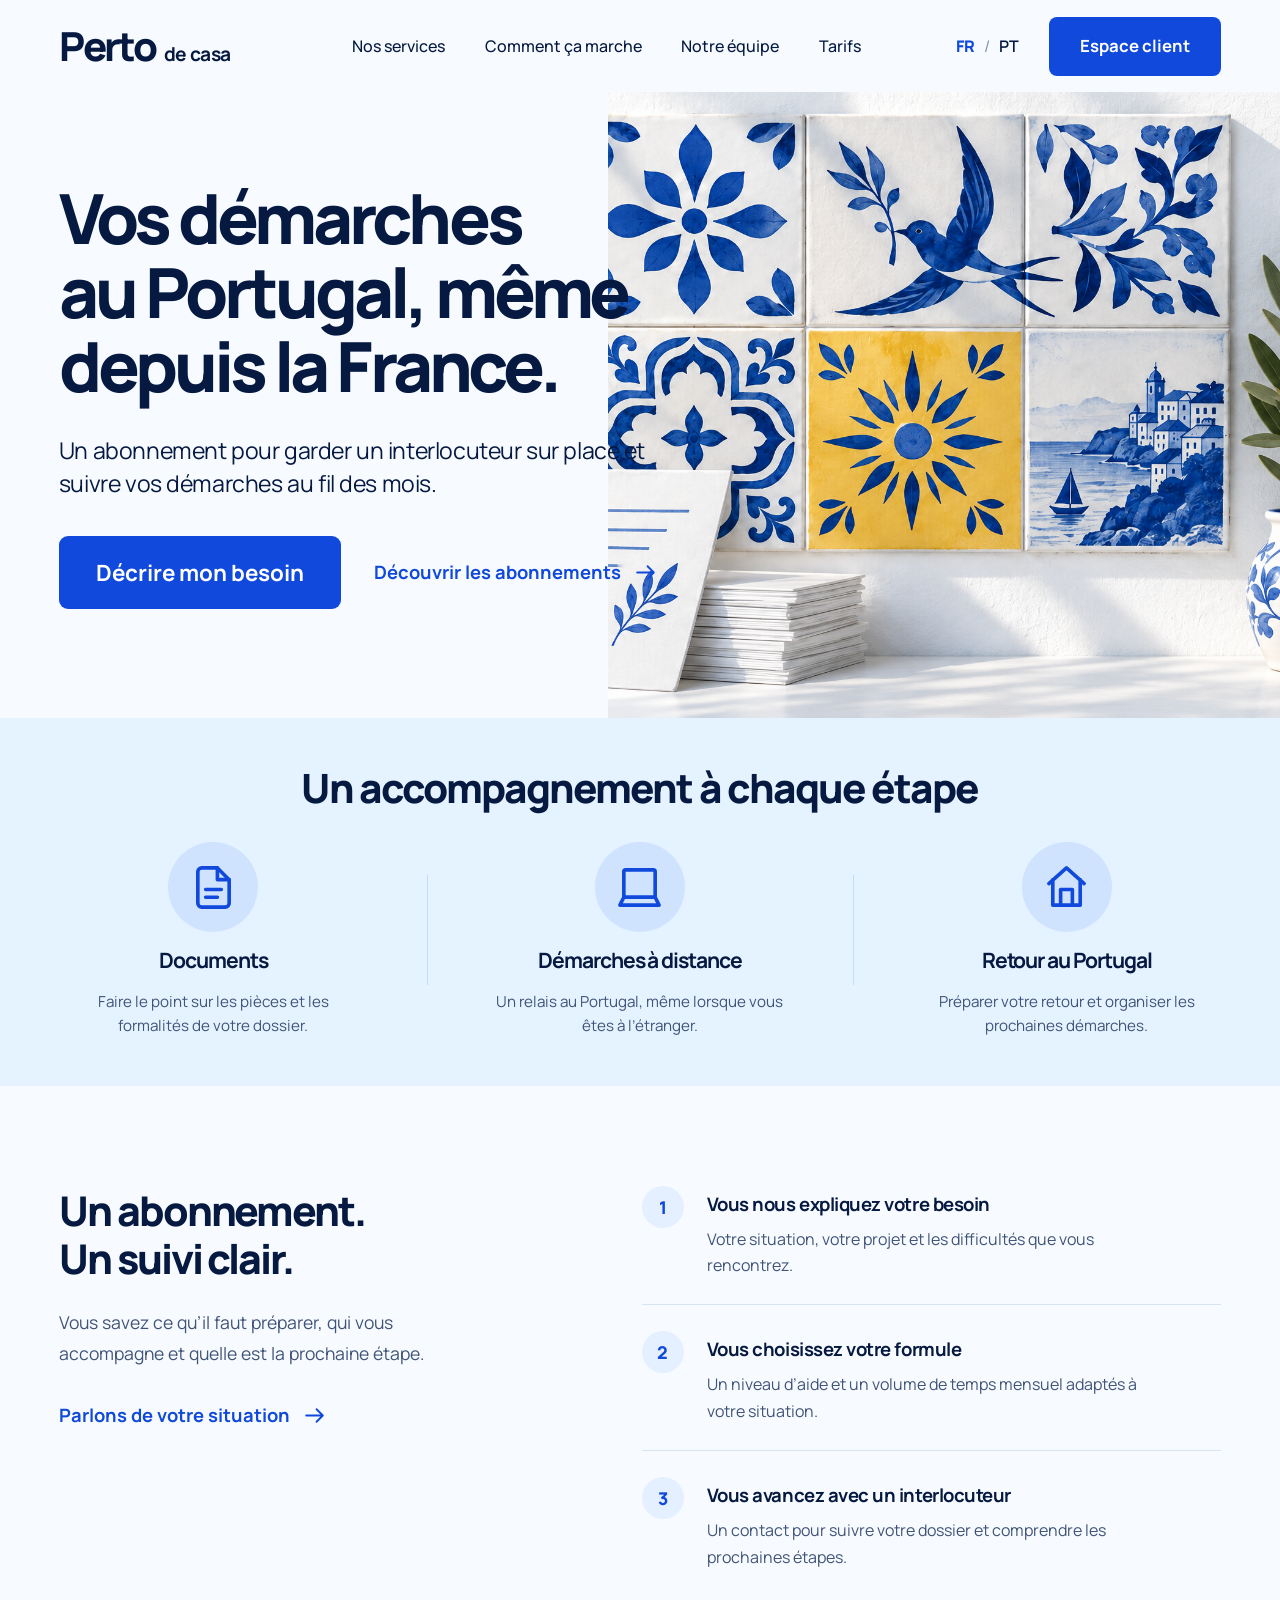
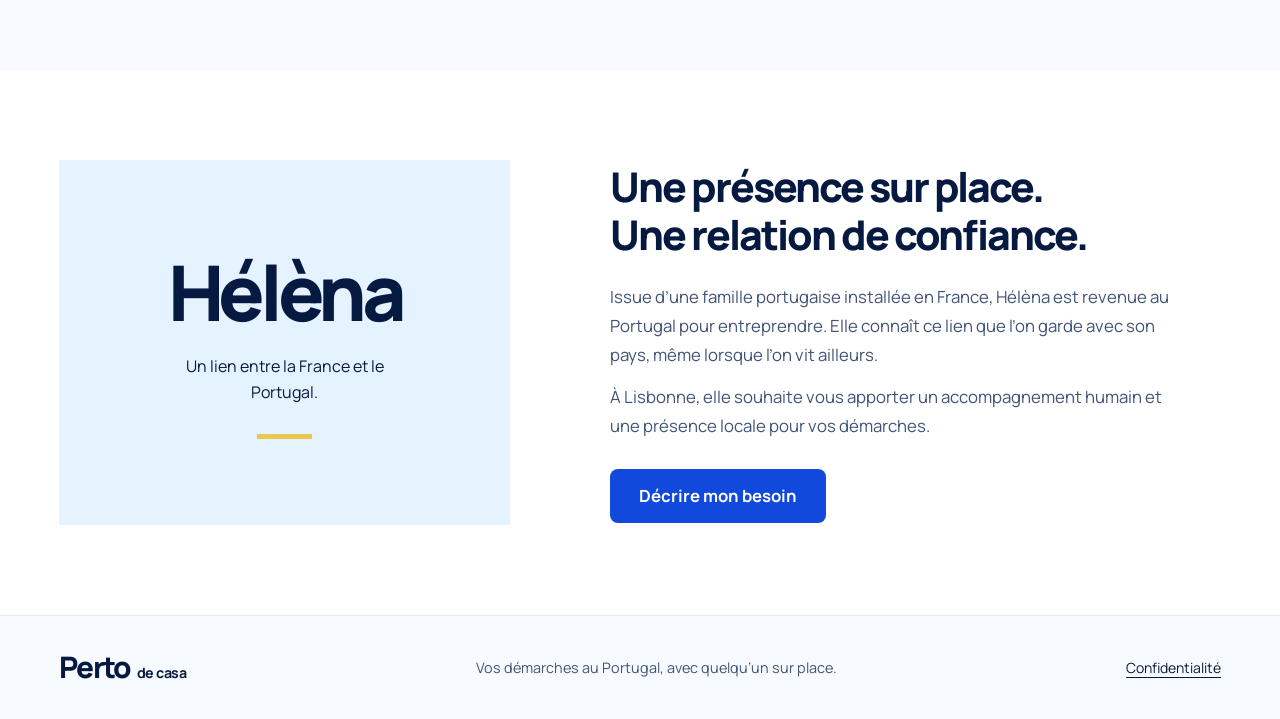
==== commit 4e7b161e: "Replace one-off pricing with three monthly subscriptions" ====
--- a/index.html
+++ b/index.html
@@ -62,10 +62,10 @@
       <div class="hero-inner">
         <div class="hero-copy">
           <h1 id="hero-title" data-i18n-html="heroTitle"><span>Vos démarches</span><span>au Portugal, même</span><span>depuis la France.</span></h1>
-          <p class="hero-description" data-i18n="heroDescription">Une équipe sur place pour vous accompagner et suivre votre dossier.</p>
+          <p class="hero-description" data-i18n="heroDescription">Un abonnement pour garder un interlocuteur sur place et suivre vos démarches au fil des mois.</p>
           <div class="hero-actions">
             <button class="button button-primary hero-cta" type="button" data-open="request" data-i18n="describe">Décrire mon besoin</button>
-            <a class="text-link" href="#services"><span data-i18n="discover">Découvrir les services</span><svg class="icon"><use href="#icon-arrow"/></svg></a>
+            <a class="text-link" href="tarifs.html" data-preserve-language><span data-i18n="discover">Découvrir les abonnements</span><svg class="icon"><use href="#icon-arrow"/></svg></a>
           </div>
         </div>
       </div>
@@ -97,13 +97,13 @@
     <section id="fonctionnement" class="how section-space" aria-labelledby="how-title">
       <div class="page-width how-layout">
         <div class="section-intro">
-          <h2 id="how-title" data-i18n="howTitle">Une démarche.<br>Un suivi clair.</h2>
+          <h2 id="how-title" data-i18n="howTitle">Un abonnement.<br>Un suivi clair.</h2>
           <p data-i18n="howDescription">Vous savez ce qu’il faut préparer, qui vous accompagne et quelle est la prochaine étape.</p>
           <button class="text-link" type="button" data-open="request"><span data-i18n="talk">Parlons de votre situation</span><svg class="icon"><use href="#icon-arrow"/></svg></button>
         </div>
         <ol class="steps">
           <li><span class="step-number" aria-hidden="true">1</span><div><h3 data-i18n="stepOneTitle">Vous nous expliquez votre besoin</h3><p data-i18n="stepOneDescription">Votre situation, votre projet et les difficultés que vous rencontrez.</p></div></li>
-          <li><span class="step-number" aria-hidden="true">2</span><div><h3 data-i18n="stepTwoTitle">Nous définissons l’accompagnement</h3><p data-i18n="stepTwoDescription">Les démarches à prendre en charge, les pièces utiles et le périmètre du service.</p></div></li>
+          <li><span class="step-number" aria-hidden="true">2</span><div><h3 data-i18n="stepTwoTitle">Vous choisissez votre formule</h3><p data-i18n="stepTwoDescription">Un niveau d’aide et un volume de temps mensuel adaptés à votre situation.</p></div></li>
           <li><span class="step-number" aria-hidden="true">3</span><div><h3 data-i18n="stepThreeTitle">Vous avancez avec un interlocuteur</h3><p data-i18n="stepThreeDescription">Un contact pour suivre votre dossier et comprendre les prochaines étapes.</p></div></li>
         </ol>
       </div>
@@ -135,6 +135,7 @@
       <form id="request-form">
         <div class="form-row"><label><span data-i18n="name">Votre nom</span><input name="name" type="text" autocomplete="name" maxlength="100" required></label><label><span data-i18n="email">Votre e-mail</span><input name="email" type="email" autocomplete="email" maxlength="150" required></label></div>
         <div class="form-row"><label><span data-i18n="country">Vous vivez en</span><select name="country"><option value="France">France</option><option value="Suisse" data-i18n="switzerland">Suisse</option><option value="Allemagne" data-i18n="germany">Allemagne</option><option value="Royaume-Uni" data-i18n="uk">Royaume-Uni</option><option value="Portugal">Portugal</option><option value="Autre" data-i18n="other">Autre pays</option></select></label><label><span data-i18n="subject">Votre besoin concerne</span><select name="service"><option value="documents" data-i18n="documents">Documents</option><option value="remote" data-i18n="remote">Démarches à distance</option><option value="return" data-i18n="return">Retour au Portugal</option><option value="other" data-i18n="unsure">Je souhaite en discuter</option></select></label></div>
+        <label><span id="request-plan-label" data-i18n="plan">Formule envisagée</span><select name="plan" aria-labelledby="request-plan-label"><option value="none" data-i18n="noPlan">À définir ensemble</option><option value="essential" data-i18n="essentialTitle">Essentiel</option><option value="support" data-i18n="supportTitle">Accompagnement</option><option value="serenity" data-i18n="serenityTitle">Sérénité</option></select></label>
         <label><span data-i18n="message">Expliquez-nous votre situation</span><textarea name="message" rows="4" maxlength="3000" required data-i18n-placeholder="messagePlaceholder" placeholder="Quelle démarche souhaitez-vous préparer ?"></textarea></label>
         <p class="form-note" data-i18n="formNote">Ne joignez pas de document d’identité ni d’information sensible à ce premier descriptif.</p>
         <button class="button button-primary form-submit" type="submit" data-i18n="prepare">Préparer ma demande</button>
@@ -144,7 +145,7 @@
       <span class="result-icon"><svg class="icon"><use href="#icon-check"/></svg></span>
       <h2 data-i18n="resultTitle" tabindex="-1">Votre demande est prête.</h2>
       <p class="modal-intro" data-i18n="resultIntro">Téléchargez ce récapitulatif pour votre premier échange. Aucune information n’a été envoyée.</p>
-      <div class="request-summary"><dl><dt data-i18n="name">Votre nom</dt><dd id="summary-name"></dd><dt data-i18n="subject">Votre besoin concerne</dt><dd id="summary-service"></dd><dt data-i18n="message">Expliquez-nous votre situation</dt><dd id="summary-message"></dd></dl></div>
+      <div class="request-summary"><dl><dt data-i18n="name">Votre nom</dt><dd id="summary-name"></dd><dt data-i18n="subject">Votre besoin concerne</dt><dd id="summary-service"></dd><dt data-i18n="plan">Formule envisagée</dt><dd id="summary-plan"></dd><dt data-i18n="message">Expliquez-nous votre situation</dt><dd id="summary-message"></dd></dl></div>
       <button id="download-request" class="button button-primary form-submit" type="button"><svg class="icon"><use href="#icon-download"/></svg><span data-i18n="download">Télécharger ma demande</span></button>
       <button id="edit-request" class="text-link result-back" type="button" data-i18n="edit">Modifier ma demande</button>
     </div>
